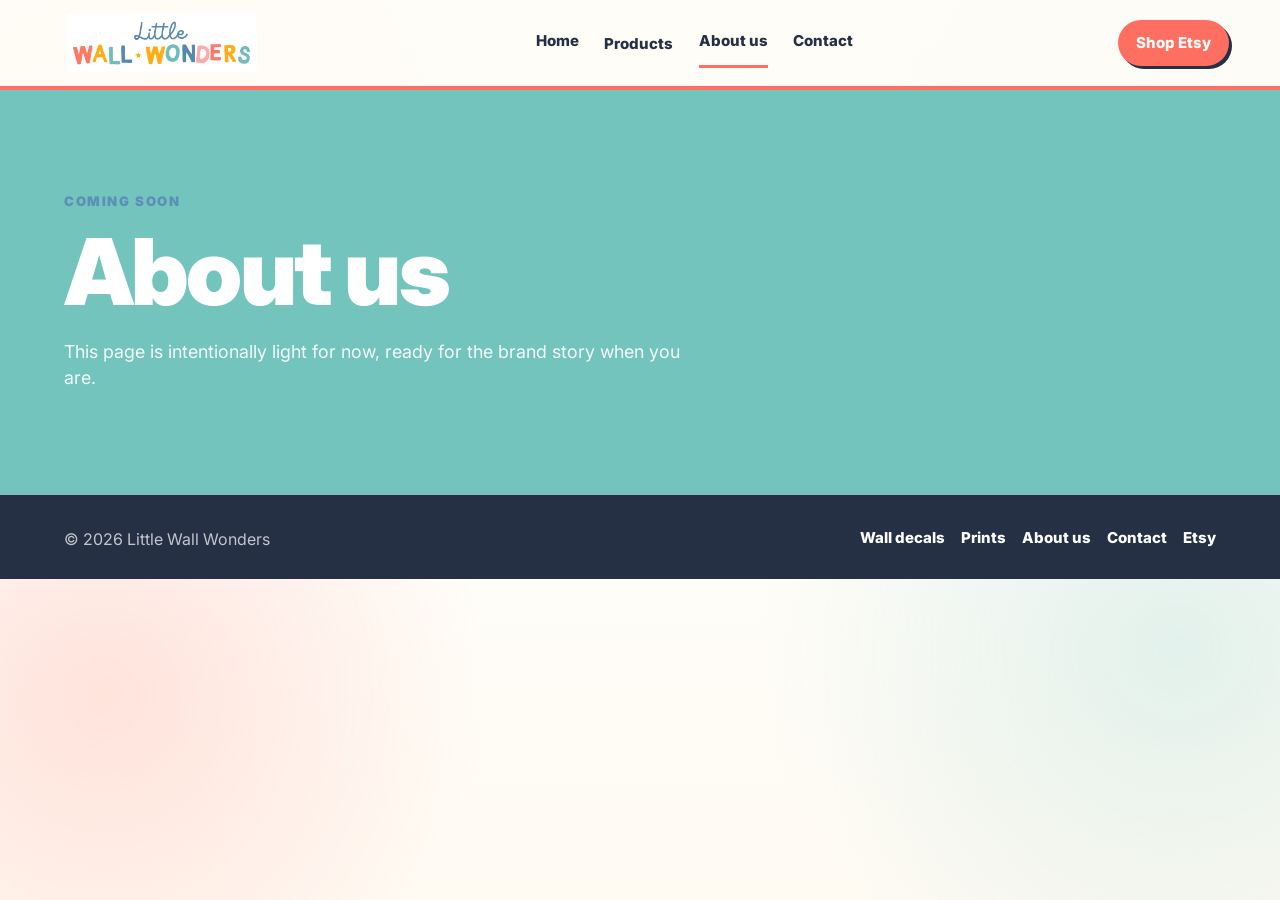
==== about.html @ 3d7ed434 "refinements" ====
<!doctype html>
<html lang="en">
  <head>
    <meta charset="utf-8" />
    <meta name="viewport" content="width=device-width, initial-scale=1" />
    <title>About Us | Little Wall Wonders</title>
    <meta name="description" content="About Little Wall Wonders." />
    <meta name="robots" content="noindex,nofollow" />
    <meta name="theme-color" content="#72c4bd" />
    <link rel="canonical" href="https://littlewallwonders.co.uk/about.html" />
    <link rel="preconnect" href="https://fonts.googleapis.com" />
    <link rel="preconnect" href="https://fonts.gstatic.com" crossorigin />
    <link
      href="https://fonts.googleapis.com/css2?family=Inter:wght@400;500;600;700;800;900&display=swap"
      rel="stylesheet"
    />
    <link rel="stylesheet" href="styles.css" />
  </head>
  <body>
    <header class="site-header">
      <a class="brand" href="index.html" aria-label="Little Wall Wonders home">
        <span class="brand-logo" role="img" aria-label="Little Wall Wonders logo"></span>
      </a>
      <nav class="nav" aria-label="Main navigation">
        <a href="index.html">Home</a>
        <div class="nav-group">
          <a href="wall-decals.html">Products</a>
          <div class="nav-panel" aria-label="Product links">
            <a href="wall-decals.html">Wall decals</a>
            <a href="prints.html">Prints</a>
          </div>
        </div>
        <a href="about.html" aria-current="page">About us</a>
        <a href="contact.html">Contact</a>
      </nav>
      <a class="header-cta" href="https://www.etsy.com/uk/shop/littlewallwondersuk" target="_blank" rel="noreferrer">
        Shop Etsy
      </a>
    </header>

    <main>
      <section class="page-hero simple-hero">
        <p class="eyebrow">Coming soon</p>
        <h1>About us</h1>
        <p>This page is intentionally light for now, ready for the brand story when you are.</p>
      </section>
    </main>

    <footer class="site-footer">
      <p>&copy; <span data-year></span> Little Wall Wonders</p>
      <nav aria-label="Footer navigation">
        <a href="wall-decals.html">Wall decals</a>
        <a href="prints.html">Prints</a>
        <a href="about.html">About us</a>
        <a href="contact.html">Contact</a>
        <a href="https://www.etsy.com/uk/shop/littlewallwondersuk" target="_blank" rel="noreferrer">Etsy</a>
      </nav>
    </footer>

    <script src="script.js"></script>
  </body>
</html>
---- styles.css ----
:root {
  --coral: #ff6f61;
  --coral-dark: #df4f43;
  --mustard: #ffad14;
  --teal: #72c4bd;
  --blue: #5c8fb8;
  --pink: #ffa1a7;
  --ink: #253044;
  --muted: #657084;
  --paper: #fff9ef;
  --sunny: #fff0bf;
  --surface: #ffffff;
  --line: rgba(37, 48, 68, 0.14);
  --shadow: 0 22px 50px rgba(37, 48, 68, 0.16);
  --radius: 8px;
}

* {
  box-sizing: border-box;
}

html {
  scroll-behavior: smooth;
}

body {
  background:
    radial-gradient(circle at 8% 20%, rgba(255, 111, 97, 0.18), transparent 24rem),
    radial-gradient(circle at 92% 12%, rgba(114, 196, 189, 0.2), transparent 26rem),
    linear-gradient(180deg, #fffdf8, var(--paper));
  color: var(--ink);
  font-family: Inter, system-ui, -apple-system, BlinkMacSystemFont, "Segoe UI", sans-serif;
  line-height: 1.5;
  margin: 0;
  overflow-x: hidden;
}

a {
  color: inherit;
}

code {
  background: rgba(255, 173, 20, 0.2);
  border-radius: 5px;
  color: var(--ink);
  font-size: 0.92em;
  padding: 0.1em 0.35em;
}

.site-header {
  align-items: center;
  background: rgba(255, 253, 248, 0.94);
  border-bottom: 4px solid var(--coral);
  display: flex;
  gap: 24px;
  justify-content: space-between;
  padding: 14px clamp(18px, 4vw, 58px);
  position: sticky;
  top: 0;
  z-index: 20;
}

.brand {
  align-items: center;
  display: inline-flex;
  flex: 0 0 auto;
  height: 58px;
  text-decoration: none;
  width: 220px;
}

.brand-logo {
  background-image: url("assets/logo/logo.png");
  background-position: center;
  background-repeat: no-repeat;
  background-size: contain;
  display: block;
  height: 100%;
  width: 100%;
}

.nav {
  align-items: center;
  display: flex;
  gap: clamp(12px, 2vw, 28px);
  justify-content: center;
}

.nav a,
.header-cta,
.site-footer a {
  font-size: 0.94rem;
  font-weight: 800;
  text-decoration: none;
}

.nav > a,
.nav-group > a {
  border-bottom: 3px solid transparent;
  color: var(--ink);
  padding: 12px 0;
}

.nav a[aria-current="page"],
.nav a:hover {
  border-color: var(--coral);
}

.nav-group {
  position: relative;
}

.nav-panel {
  background: var(--surface);
  border: 2px solid var(--ink);
  border-radius: var(--radius);
  box-shadow: 3px 3px 0 var(--ink);
  display: grid;
  gap: 6px;
  left: 50%;
  min-width: 170px;
  opacity: 0;
  padding: 12px;
  pointer-events: none;
  position: absolute;
  top: 100%;
  transform: translate(-50%, 8px);
  transition: opacity 160ms ease, transform 160ms ease;
}

.nav-group:hover .nav-panel,
.nav-group:focus-within .nav-panel {
  opacity: 1;
  pointer-events: auto;
  transform: translate(-50%, 0);
}

.nav-panel a {
  border-radius: 5px;
  padding: 8px 10px;
}

.nav-panel a:hover {
  background: var(--sunny);
}

.header-cta,
.button {
  align-items: center;
  border-radius: 999px;
  display: inline-flex;
  justify-content: center;
  min-height: 46px;
  text-decoration: none;
}

.header-cta {
  background: var(--coral);
  box-shadow: 3px 3px 0 var(--ink);
  color: #fff;
  padding: 10px 18px;
}

.hero,
.page-hero,
.section {
  padding-inline: clamp(18px, 5vw, 76px);
}

.hero {
  display: grid;
  gap: clamp(34px, 6vw, 86px);
  grid-template-columns: minmax(0, 0.92fr) minmax(360px, 1fr);
  min-height: calc(100vh - 90px);
  padding-bottom: clamp(42px, 7vw, 84px);
  padding-top: clamp(52px, 7vw, 92px);
}

.hero-copy {
  align-self: center;
  max-width: 680px;
}

.eyebrow {
  color: var(--blue);
  font-size: 0.82rem;
  font-weight: 900;
  letter-spacing: 0.12em;
  margin: 0 0 16px;
  text-transform: uppercase;
}

h1,
h2,
h3 {
  line-height: 0.96;
  margin: 0;
}

h1 {
  color: var(--ink);
  font-family: Inter, system-ui, -apple-system, BlinkMacSystemFont, "Segoe UI", sans-serif;
  font-size: clamp(3.2rem, 7.2vw, 6.8rem);
  font-weight: 900;
  letter-spacing: -0.03em;
  max-width: 760px;
}

.hero-title {
  font-family: Inter, system-ui, -apple-system, BlinkMacSystemFont, "Segoe UI", sans-serif;
  font-size: clamp(3.2rem, 6.2vw, 6.5rem);
  font-weight: 900;
  letter-spacing: -0.03em;
  line-height: 0.95;
}

h2 {
  font-family: Inter, system-ui, -apple-system, BlinkMacSystemFont, "Segoe UI", sans-serif;
  font-size: clamp(2rem, 4vw, 4.7rem);
  font-weight: 900;
  letter-spacing: -0.025em;
}

h3 {
  font-family: Inter, system-ui, -apple-system, BlinkMacSystemFont, "Segoe UI", sans-serif;
  font-size: 1.45rem;
  font-weight: 900;
  letter-spacing: -0.015em;
}

.hero-copy p:not(.eyebrow),
.page-hero p:not(.eyebrow),
.section-heading p,
.product-card p,
.shop-paths p,
.contact-grid p,
.site-footer,
.empty-state {
  color: var(--muted);
}

.hero-copy p:not(.eyebrow),
.page-hero p:not(.eyebrow) {
  font-size: clamp(1.06rem, 1.4vw, 1.25rem);
  margin: 22px 0 0;
  max-width: 620px;
}

.hero-actions {
  display: flex;
  flex-wrap: wrap;
  gap: 14px;
  margin-top: 34px;
}

.button {
  border: 2px solid var(--ink);
  font-weight: 900;
  padding: 12px 22px;
}

.button.primary {
  background: var(--coral);
  box-shadow: 3px 3px 0 var(--ink);
  color: #fff;
}

.button.secondary {
  background: #fff;
  box-shadow: 3px 3px 0 var(--ink);
  color: var(--ink);
}

.hero-stage {
  align-self: center;
  aspect-ratio: 1 / 0.86;
  background:
    linear-gradient(90deg, rgba(37, 48, 68, 0.08) 1px, transparent 1px) 0 0 / 36px 36px,
    linear-gradient(#fff2c9, #ffe5e1 62%, #dff4f2);
  border: 3px solid var(--ink);
  border-radius: var(--radius);
  box-shadow: 4px 4px 0 var(--ink);
  min-height: 430px;
  overflow: hidden;
  position: relative;
}

.hero-photo {
  background: var(--mustard);
}

.hero-photo img {
  display: block;
  filter: brightness(1.08) saturate(1.06);
  height: 100%;
  object-fit: cover;
  object-position: center;
  width: 100%;
}

.blob,
.wall-card,
.rainbow-band,
.print-sun,
.print-star,
.decal-cloud,
.decal-star {
  position: absolute;
}

.blob {
  border-radius: 999px;
  opacity: 0.9;
}

.blob-coral {
  background: var(--coral);
  height: 122px;
  left: 9%;
  top: 12%;
  width: 122px;
}

.blob-mustard {
  background: var(--mustard);
  height: 164px;
  right: -4%;
  top: 18%;
  width: 164px;
}

.blob-teal {
  background: var(--teal);
  bottom: 6%;
  height: 136px;
  left: 34%;
  width: 136px;
}

.wall-card {
  background: #fff;
  border: 3px solid var(--ink);
  border-radius: var(--radius);
  box-shadow: 8px 8px 0 rgba(37, 48, 68, 0.12);
}

.rainbow-card {
  bottom: 16%;
  height: 34%;
  left: 10%;
  width: 34%;
}

.rainbow-band {
  border: 17px solid;
  border-bottom: 0;
  border-radius: 150px 150px 0 0;
  bottom: 26%;
  left: 14%;
}

.rainbow-band:nth-child(1) {
  border-color: var(--coral);
  height: 112px;
  width: 190px;
}

.rainbow-band:nth-child(2) {
  border-color: var(--mustard);
  height: 82px;
  left: 21%;
  width: 142px;
}

.rainbow-band:nth-child(3) {
  border-color: var(--teal);
  height: 54px;
  left: 28%;
  width: 94px;
}

.rainbow-band:nth-child(4) {
  border-color: var(--blue);
  height: 28px;
  left: 35%;
  width: 48px;
}

.print-card {
  height: 46%;
  right: 13%;
  top: 12%;
  transform: rotate(2deg);
  width: 31%;
}

.print-sun {
  background: var(--mustard);
  border-radius: 50%;
  height: 86px;
  left: 22%;
  top: 22%;
  width: 86px;
}

.print-star {
  background: var(--coral);
  clip-path: polygon(50% 0, 61% 34%, 98% 35%, 68% 56%, 79% 91%, 50% 69%, 21% 91%, 32% 56%, 2% 35%, 39% 34%);
  height: 62px;
  right: 18%;
  top: 48%;
  width: 62px;
}

.decal-card {
  bottom: 11%;
  height: 30%;
  right: 28%;
  transform: rotate(-4deg);
  width: 26%;
}

.decal-cloud {
  background: #fff;
  border: 3px solid var(--ink);
  border-radius: 999px;
  box-shadow: 30px -16px 0 6px #fff, 58px 2px 0 -2px #fff;
  height: 34px;
  left: 18%;
  top: 28%;
  width: 88px;
}

.decal-star {
  background: var(--mustard);
  clip-path: polygon(50% 0, 61% 34%, 98% 35%, 68% 56%, 79% 91%, 50% 69%, 21% 91%, 32% 56%, 2% 35%, 39% 34%);
  height: 30px;
  width: 30px;
}

.star-one {
  bottom: 20%;
  left: 18%;
}

.star-two {
  right: 18%;
  top: 16%;
}

.section,
.page-hero {
  padding-bottom: clamp(60px, 8vw, 112px);
  padding-top: clamp(60px, 8vw, 112px);
}

.section-heading {
  align-items: end;
  display: flex;
  gap: 28px;
  justify-content: space-between;
  margin-bottom: 32px;
}

.section-heading p {
  margin: 0;
  max-width: 560px;
}

.product-grid {
  display: grid;
  gap: 22px;
  grid-template-columns: repeat(3, 1fr);
}

.product-card {
  background: var(--surface);
  border: 3px solid var(--ink);
  border-radius: var(--radius);
  box-shadow: 4px 4px 0 var(--ink);
  display: flex;
  flex-direction: column;
  min-width: 0;
  overflow: hidden;
}

.product-card:nth-child(even) {
  box-shadow: 4px 4px 0 var(--ink);
}

.product-card img {
  aspect-ratio: 1 / 0.78;
  background: var(--sunny);
  display: block;
  object-fit: cover;
  width: 100%;
}

.product-body {
  display: flex;
  flex: 1;
  flex-direction: column;
  padding: 20px;
}

.product-kicker {
  color: var(--coral-dark);
  font-size: 0.78rem;
  font-weight: 900;
  letter-spacing: 0.12em;
  text-transform: uppercase;
}

.product-card h3 {
  margin: 8px 0 10px;
}

.product-card p {
  margin: 0;
}

.product-meta {
  align-items: center;
  display: flex;
  gap: 12px;
  justify-content: space-between;
  margin-top: auto;
  padding-top: 22px;
}

.price {
  color: var(--ink);
  font-size: 1.1rem;
  font-weight: 900;
}

.product-link {
  background: var(--coral);
  border: 2px solid var(--ink);
  border-radius: 999px;
  color: #fff;
  font-weight: 900;
  padding: 9px 14px;
  text-decoration: none;
}

.shop-paths {
  display: grid;
  gap: 22px;
  grid-template-columns: 1fr 1fr;
}

.shop-paths-heading {
  grid-column: 1 / -1;
  margin-bottom: 8px;
}

.contact-grid,
.decal-benefits {
  display: grid;
  gap: 22px;
}

.contact-grid {
  grid-template-columns: 1fr 1fr;
}

.decal-benefits {
  background: #fff;
  grid-template-columns: repeat(3, 1fr);
}

.shop-paths article,
.contact-grid article,
.decal-benefits article {
  background: #fff;
  border: 3px solid var(--ink);
  border-radius: var(--radius);
  box-shadow: 4px 4px 0 var(--ink);
  padding: clamp(24px, 4vw, 44px);
}

.shop-paths article:nth-child(3),
.contact-grid article:nth-child(2),
.decal-benefits article:nth-child(2) {
  box-shadow: 4px 4px 0 var(--ink);
}

.page-hero {
  background:
    radial-gradient(circle at 80% 20%, rgba(255, 255, 255, 0.65), transparent 18rem),
    var(--coral);
  border-bottom: 4px solid var(--ink);
  color: #fff;
}

.page-hero h1 {
  color: #fff;
}

.page-hero p:not(.eyebrow) {
  color: rgba(255, 255, 255, 0.92);
}

.page-hero code {
  background: rgba(255, 255, 255, 0.22);
  color: #fff;
}

.prints-hero {
  background:
    radial-gradient(circle at 78% 24%, rgba(255, 255, 255, 0.58), transparent 19rem),
    var(--mustard);
  color: var(--ink);
}

.prints-hero h1,
.prints-hero p:not(.eyebrow),
.prints-hero code {
  color: var(--ink);
}

.simple-hero {
  background: var(--teal);
}

.contact-hero {
  background: var(--blue);
}

.empty-state {
  background: #fff;
  border: 3px dashed var(--coral);
  border-radius: var(--radius);
  font-weight: 800;
  padding: 24px;
}

.site-footer {
  align-items: center;
  background: var(--ink);
  color: rgba(255, 255, 255, 0.72);
  display: flex;
  gap: 22px;
  justify-content: space-between;
  padding: 28px clamp(18px, 5vw, 76px);
}

.site-footer p {
  margin: 0;
}

.site-footer nav {
  display: flex;
  flex-wrap: wrap;
  gap: 16px;
}

.site-footer a {
  color: #fff;
}

@media (max-width: 1020px) {
  .site-header {
    align-items: flex-start;
    flex-direction: column;
  }

  .brand {
    width: 200px;
  }

  .nav {
    flex-wrap: wrap;
    justify-content: flex-start;
  }

  .nav-panel {
    display: none;
  }

  .hero,
  .section-heading {
    grid-template-columns: 1fr;
  }

  .hero {
    min-height: auto;
  }

  .hero-stage {
    min-height: 360px;
  }

  .product-grid,
  .decal-benefits {
    grid-template-columns: repeat(2, 1fr);
  }
}

@media (max-width: 680px) {
  .site-header {
    padding: 12px 16px 16px;
  }

  .brand {
    height: 50px;
    width: 178px;
  }

  .nav {
    gap: 10px 16px;
  }

  .header-cta {
    width: 100%;
  }

  h1 {
    font-size: clamp(3rem, 14.4vw, 4.25rem);
  }

  .page-hero h1 {
    font-size: clamp(3.2rem, 14vw, 4rem);
  }

  .hero {
    padding-top: 38px;
  }

  .hero-actions,
  .button {
    width: 100%;
  }

  .hero-stage {
    aspect-ratio: auto;
    box-shadow: 3px 3px 0 var(--ink);
    min-height: 410px;
  }

  .page-hero p:not(.eyebrow) {
    font-size: 1rem;
    max-width: 100%;
    overflow-wrap: anywhere;
  }

  .product-grid,
  .product-card {
    max-width: 100%;
    min-width: 0;
  }

  .product-grid {
    padding-right: 8px;
  }

  .product-card {
    box-shadow: 3px 3px 0 var(--ink);
  }

  .product-card:nth-child(even) {
    box-shadow: 3px 3px 0 var(--ink);
  }

  .product-grid,
  .shop-paths,
  .contact-grid,
  .decal-benefits {
    grid-template-columns: 1fr;
  }

  .site-footer {
    align-items: flex-start;
    flex-direction: column;
  }
}
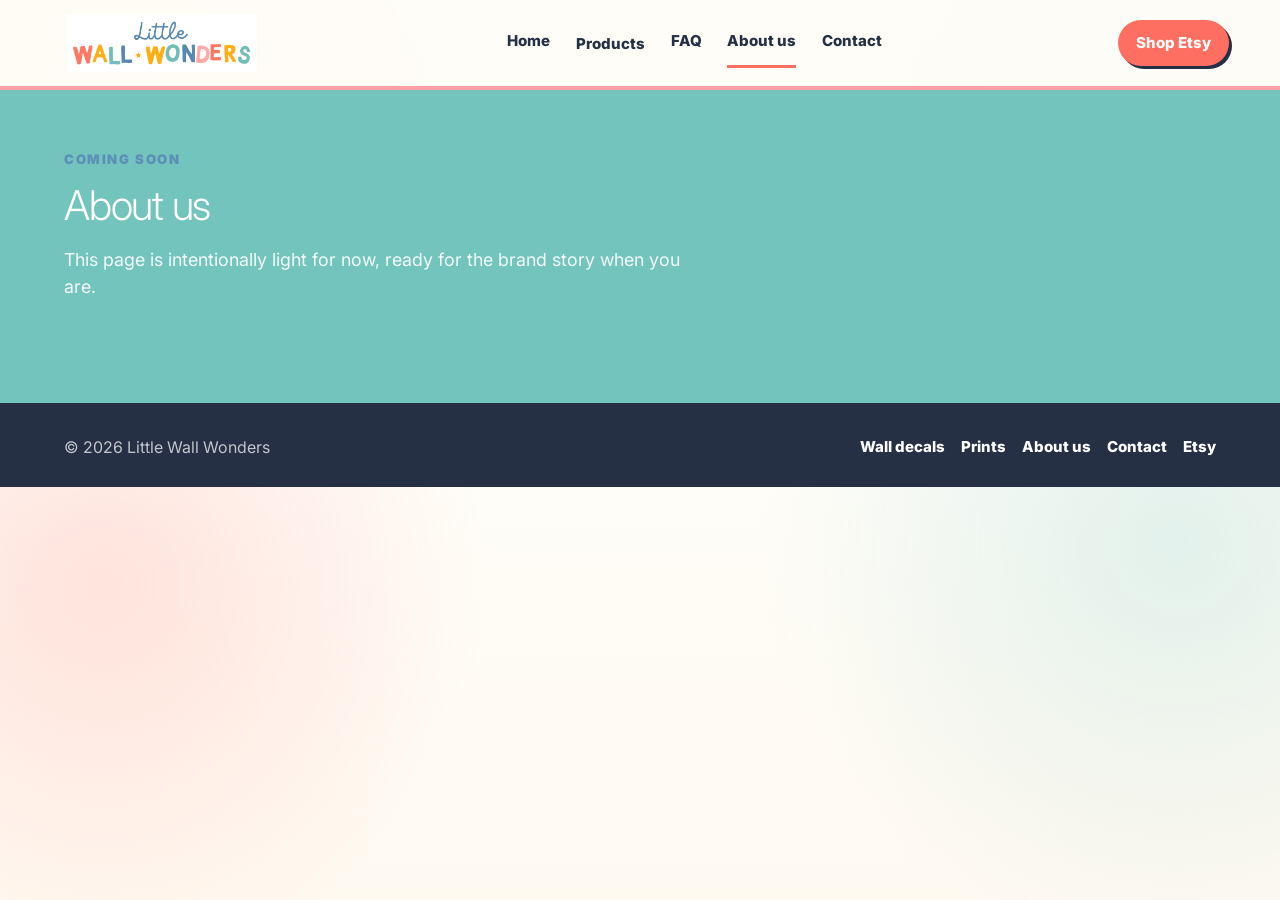
==== commit 0e64d7b6: "refinements" ====
--- a/about.html
+++ b/about.html
@@ -30,6 +30,7 @@
             <a href="prints.html">Prints</a>
           </div>
         </div>
+        <a href="FAQ.html">FAQ</a>
         <a href="about.html" aria-current="page">About us</a>
         <a href="contact.html">Contact</a>
       </nav>
--- a/styles.css
+++ b/styles.css
@@ -50,7 +50,7 @@
 .site-header {
   align-items: center;
   background: rgba(255, 253, 248, 0.94);
-  border-bottom: 4px solid var(--coral);
+  border-bottom: 4px solid var(--pink);
   display: flex;
   gap: 24px;
   justify-content: space-between;
@@ -171,7 +171,7 @@
   display: grid;
   gap: clamp(34px, 6vw, 86px);
   grid-template-columns: minmax(0, 0.92fr) minmax(360px, 1fr);
-  min-height: calc(100vh - 90px);
+  min-height: calc(10vh - 90px);
   padding-bottom: clamp(42px, 7vw, 84px);
   padding-top: clamp(52px, 7vw, 92px);
 }
@@ -179,6 +179,10 @@
 .hero-copy {
   align-self: center;
   max-width: 680px;
+}
+
+.our-decals {
+  align-self: center;
 }
 
 .eyebrow {
@@ -200,17 +204,18 @@
 h1 {
   color: var(--ink);
   font-family: Inter, system-ui, -apple-system, BlinkMacSystemFont, "Segoe UI", sans-serif;
-  font-size: clamp(3.2rem, 7.2vw, 6.8rem);
-  font-weight: 900;
+  font-size: clamp(1.2rem, 3.2vw, 6.8rem);
+  font-weight: 300;
   letter-spacing: -0.03em;
   max-width: 760px;
 }
 
 .hero-title {
-  font-family: Inter, system-ui, -apple-system, BlinkMacSystemFont, "Segoe UI", sans-serif;
+  font-family: Inter;
+  color: var(--ink);
   font-size: clamp(3.2rem, 6.2vw, 6.5rem);
-  font-weight: 900;
-  letter-spacing: -0.03em;
+  font-weight: 800;
+  letter-spacing: -0.04em;
   line-height: 0.95;
 }
 
@@ -266,36 +271,35 @@
 }
 
 .button.secondary {
-  background: #fff;
+  background: var(--mustard);
   box-shadow: 3px 3px 0 var(--ink);
   color: var(--ink);
 }
 
 .hero-stage {
   align-self: center;
-  aspect-ratio: 1 / 0.86;
   background:
     linear-gradient(90deg, rgba(37, 48, 68, 0.08) 1px, transparent 1px) 0 0 / 36px 36px,
     linear-gradient(#fff2c9, #ffe5e1 62%, #dff4f2);
   border: 3px solid var(--ink);
   border-radius: var(--radius);
-  box-shadow: 4px 4px 0 var(--ink);
-  min-height: 430px;
+  box-shadow: 2px 2px 0 var(--ink);
+  min-height: 30px;
   overflow: hidden;
   position: relative;
 }
 
 .hero-photo {
-  background: var(--mustard);
+  background: var(--paper);
 }
 
 .hero-photo img {
   display: block;
-  filter: brightness(1.08) saturate(1.06);
-  height: 100%;
+  filter: brightness(1.2) saturate(1.06);
   object-fit: cover;
   object-position: center;
   width: 100%;
+  min-height: 30px;
 }
 
 .blob,
@@ -451,7 +455,7 @@
 .section,
 .page-hero {
   padding-bottom: clamp(60px, 8vw, 112px);
-  padding-top: clamp(60px, 8vw, 112px);
+  padding-top: clamp(60px, 8vw, 12px);
 }
 
 .section-heading {
@@ -566,7 +570,6 @@
 }
 
 .decal-benefits {
-  background: #fff;
   grid-template-columns: repeat(3, 1fr);
 }
 
@@ -689,7 +692,7 @@
   }
 
   .hero-stage {
-    min-height: 360px;
+    min-height: 30px;
   }
 
   .product-grid,
@@ -736,7 +739,7 @@
   .hero-stage {
     aspect-ratio: auto;
     box-shadow: 3px 3px 0 var(--ink);
-    min-height: 410px;
+    min-height: 30px;
   }
 
   .page-hero p:not(.eyebrow) {
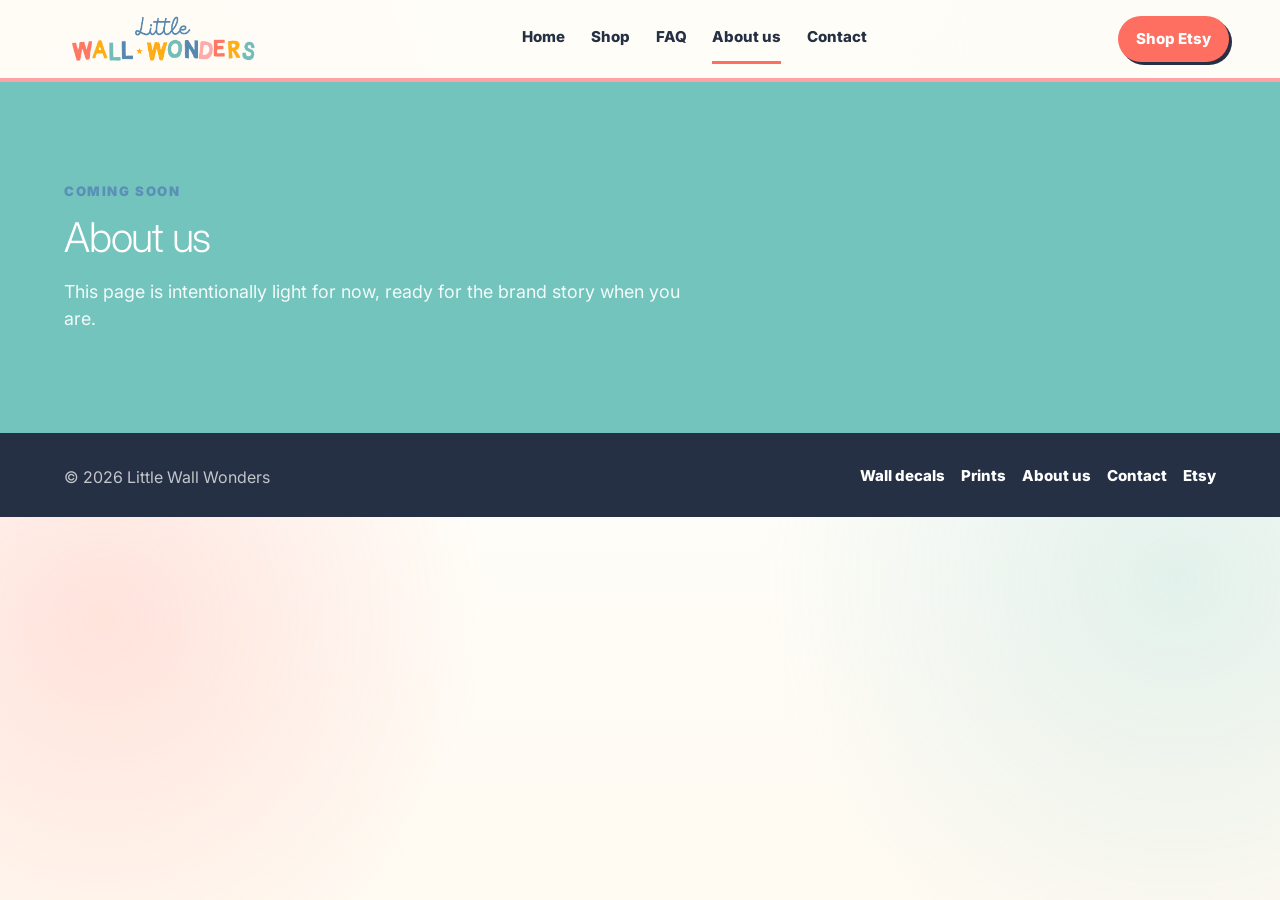
==== commit 302945db: "refinements" ====
--- a/about.html
+++ b/about.html
@@ -24,7 +24,7 @@
       <nav class="nav" aria-label="Main navigation">
         <a href="index.html">Home</a>
         <div class="nav-group">
-          <a href="wall-decals.html">Products</a>
+          <a href="wall-decals.html">Shop</a>
           <div class="nav-panel" aria-label="Product links">
             <a href="wall-decals.html">Wall decals</a>
             <a href="prints.html">Prints</a>
--- a/styles.css
+++ b/styles.css
@@ -11,8 +11,8 @@
   --sunny: #fff0bf;
   --surface: #ffffff;
   --line: rgba(37, 48, 68, 0.14);
-  --shadow: 0 22px 50px rgba(37, 48, 68, 0.16);
-  --radius: 8px;
+  --shadow: 0 10px 5px rgba(37, 48, 68, 0.16);
+  --radius: 30px;
 }
 
 * {
@@ -54,7 +54,7 @@
   display: flex;
   gap: 24px;
   justify-content: space-between;
-  padding: 14px clamp(18px, 4vw, 58px);
+  padding: 10px clamp(18px, 4vw, 58px);
   position: sticky;
   top: 0;
   z-index: 20;
@@ -74,7 +74,6 @@
   background-position: center;
   background-repeat: no-repeat;
   background-size: contain;
-  display: block;
   height: 100%;
   width: 100%;
 }
@@ -108,6 +107,8 @@
 
 .nav-group {
   position: relative;
+  display: flex;
+  align-items: center;  
 }
 
 .nav-panel {
@@ -227,10 +228,10 @@
 }
 
 h3 {
-  font-family: Inter, system-ui, -apple-system, BlinkMacSystemFont, "Segoe UI", sans-serif;
-  font-size: 1.45rem;
-  font-weight: 900;
-  letter-spacing: -0.015em;
+  font-family: Inter;
+  font-size: clamp(2rem, 4vw, 2.5rem);
+  font-weight: 800;
+  letter-spacing: -0.05em;
 }
 
 .hero-copy p:not(.eyebrow),
@@ -454,8 +455,8 @@
 
 .section,
 .page-hero {
-  padding-bottom: clamp(60px, 8vw, 112px);
-  padding-top: clamp(60px, 8vw, 12px);
+  padding-bottom: clamp(40px, 8vw, 100px);
+  padding-top: clamp(40px, 8vw, 100px);
 }
 
 .section-heading {
@@ -493,11 +494,13 @@
 }
 
 .product-card img {
-  aspect-ratio: 1 / 0.78;
   background: var(--sunny);
   display: block;
-  object-fit: cover;
+  object-fit: contain;
   width: 100%;
+  max-height: 300px;
+  padding: 12px;
+
 }
 
 .product-body {
@@ -777,4 +780,6 @@
     align-items: flex-start;
     flex-direction: column;
   }
-}
+
+
+}
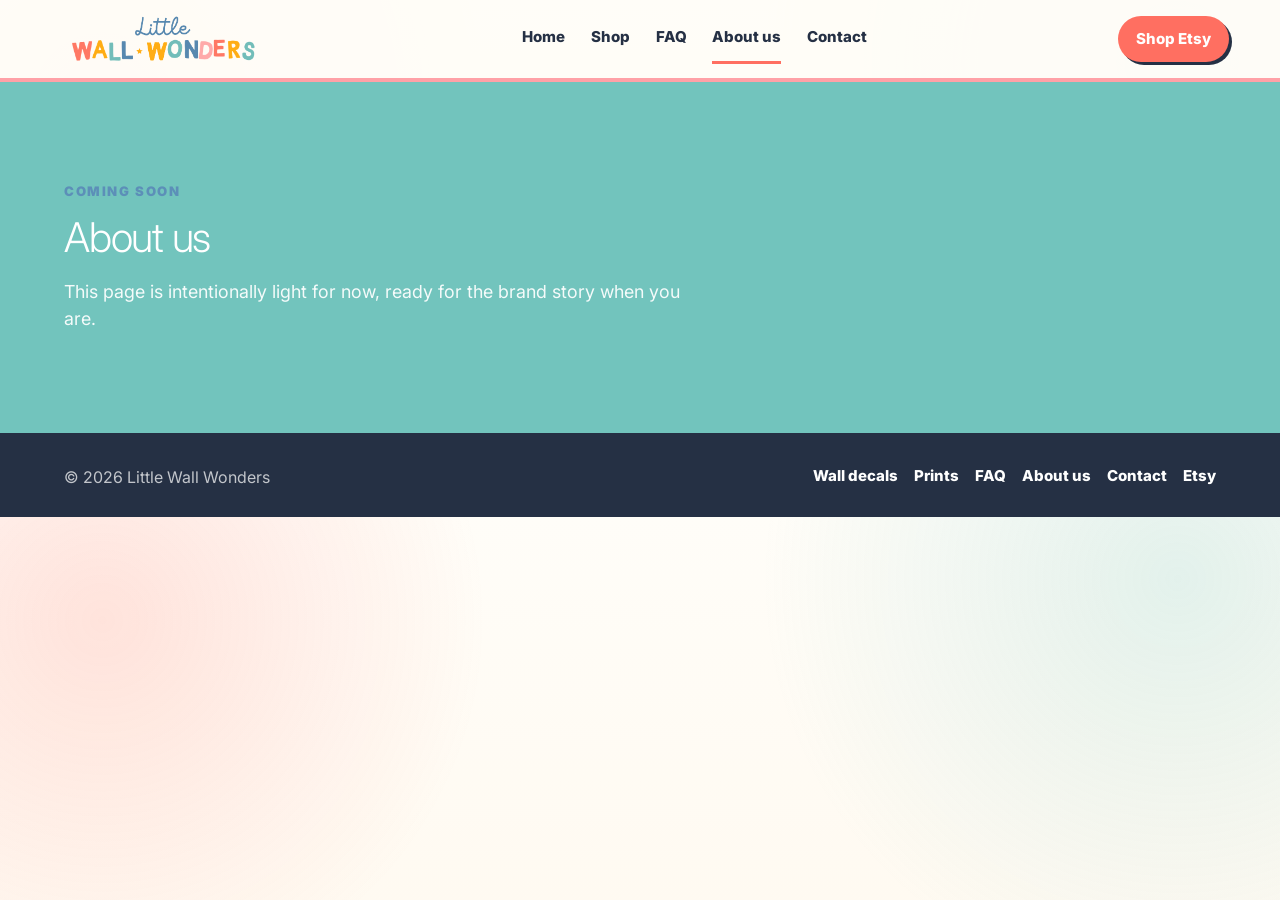
==== commit 6c79ade2: "fixed shop picture sizing" ====
--- a/about.html
+++ b/about.html
@@ -52,6 +52,7 @@
       <nav aria-label="Footer navigation">
         <a href="wall-decals.html">Wall decals</a>
         <a href="prints.html">Prints</a>
+        <a href="faq.html">FAQ</a>
         <a href="about.html">About us</a>
         <a href="contact.html">Contact</a>
         <a href="https://www.etsy.com/uk/shop/littlewallwondersuk" target="_blank" rel="noreferrer">Etsy</a>
--- a/styles.css
+++ b/styles.css
@@ -296,7 +296,6 @@
 
 .hero-photo img {
   display: block;
-  filter: brightness(1.2) saturate(1.06);
   object-fit: cover;
   object-position: center;
   width: 100%;
@@ -494,12 +493,12 @@
 }
 
 .product-card img {
-  background: var(--sunny);
+  background: var(--paper);
   display: block;
-  object-fit: contain;
+  object-fit: cover;
   width: 100%;
   max-height: 300px;
-  padding: 12px;
+  padding: 20px;
 
 }
 
@@ -666,6 +665,15 @@
   color: #fff;
 }
 
+.product-card img.cover {
+  object-fit: cover;
+}
+
+.product-card img.contain {
+  object-fit: contain;
+}
+
+
 @media (max-width: 1020px) {
   .site-header {
     align-items: flex-start;
@@ -782,4 +790,5 @@
   }
 
 
-}
+
+}
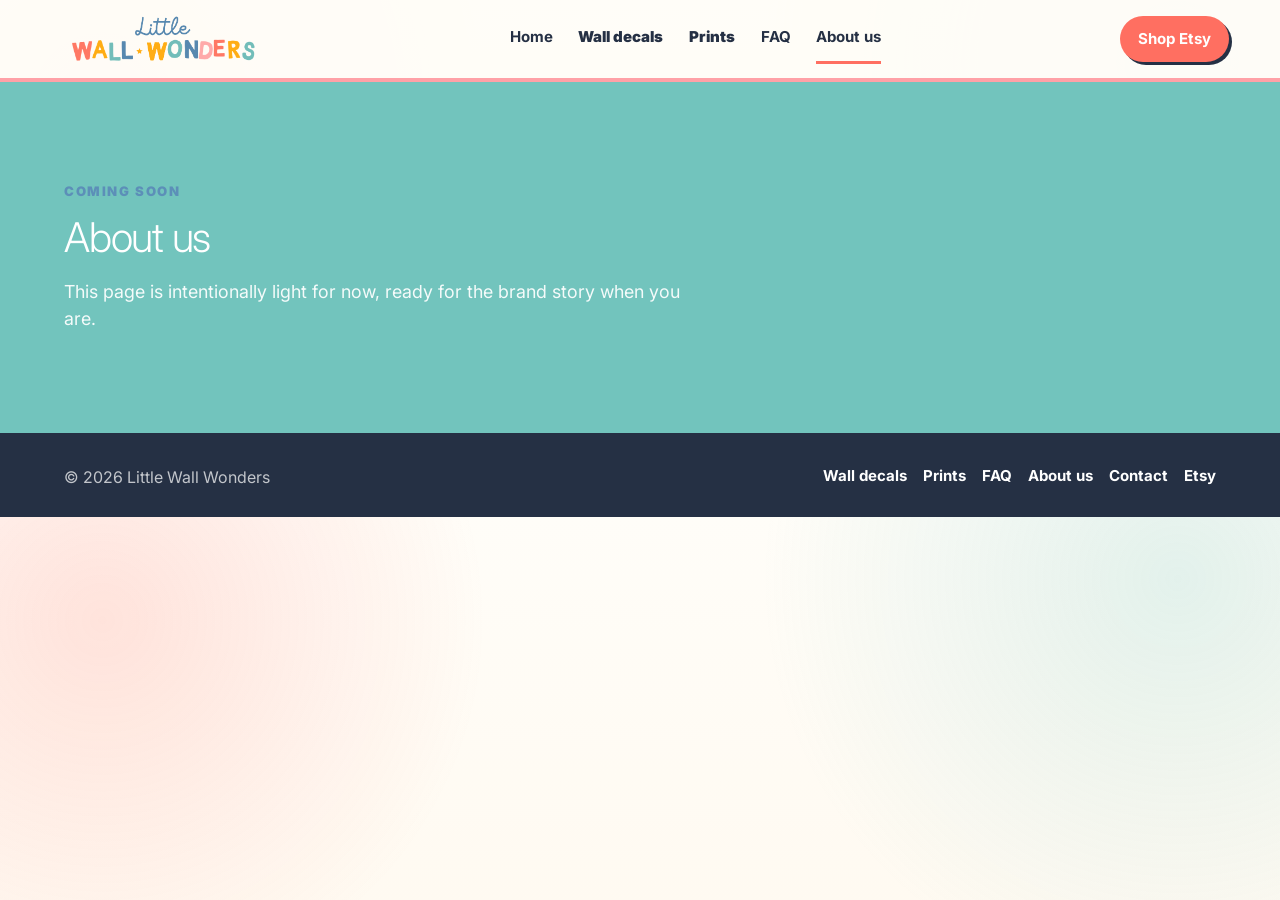
==== commit b542e9bb: "adjustments" ====
--- a/about.html
+++ b/about.html
@@ -23,16 +23,10 @@
       </a>
       <nav class="nav" aria-label="Main navigation">
         <a href="index.html">Home</a>
-        <div class="nav-group">
-          <a href="wall-decals.html">Shop</a>
-          <div class="nav-panel" aria-label="Product links">
-            <a href="wall-decals.html">Wall decals</a>
-            <a href="prints.html">Prints</a>
-          </div>
-        </div>
+        <a class="nav-highlight" href="Wall-Decals.html">Wall decals</a>
+        <a class="nav-highlight" href="Prints.html">Prints</a>
         <a href="FAQ.html">FAQ</a>
         <a href="about.html" aria-current="page">About us</a>
-        <a href="contact.html">Contact</a>
       </nav>
       <a class="header-cta" href="https://www.etsy.com/uk/shop/littlewallwondersuk" target="_blank" rel="noreferrer">
         Shop Etsy
--- a/styles.css
+++ b/styles.css
@@ -69,6 +69,7 @@
   width: 220px;
 }
 
+
 .brand-logo {
   background-image: url("assets/logo/logo.png");
   background-position: center;
@@ -89,7 +90,7 @@
 .header-cta,
 .site-footer a {
   font-size: 0.94rem;
-  font-weight: 800;
+  font-weight: 700;
   text-decoration: none;
 }
 
@@ -493,7 +494,7 @@
 }
 
 .product-card img {
-  background: var(--paper);
+  background: var(--sunny);
   display: block;
   object-fit: cover;
   width: 100%;
@@ -674,6 +675,11 @@
 }
 
 
+
+.nav a.nav-highlight {
+  font-weight: 900;
+}
+
 @media (max-width: 1020px) {
   .site-header {
     align-items: flex-start;
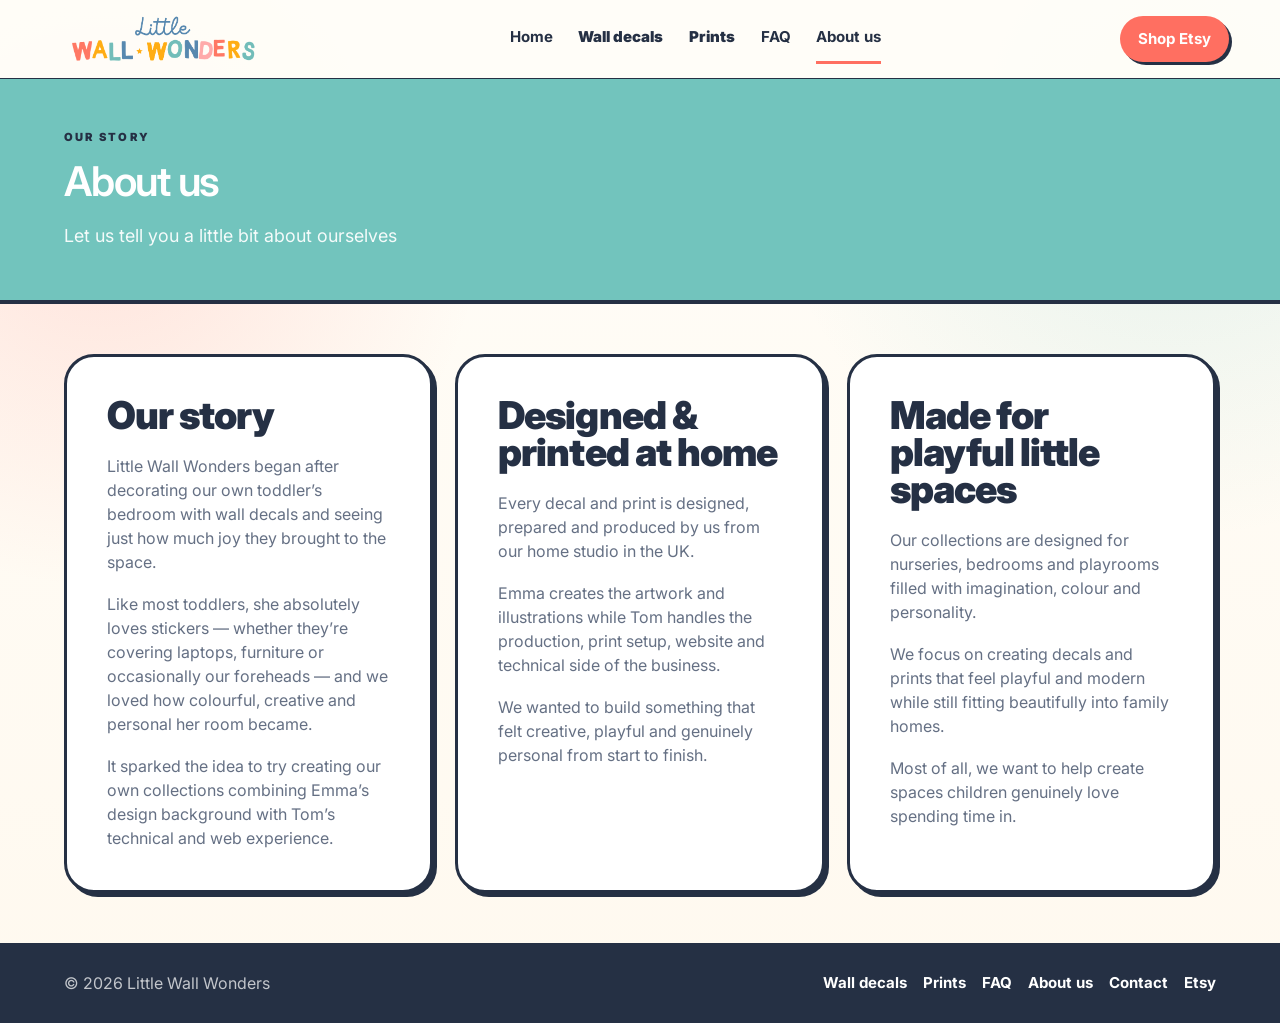
==== commit c28ac715: "adjustments" ====
--- a/about.html
+++ b/about.html
@@ -23,8 +23,8 @@
       </a>
       <nav class="nav" aria-label="Main navigation">
         <a href="index.html">Home</a>
-        <a class="nav-highlight" href="Wall-Decals.html">Wall decals</a>
-        <a class="nav-highlight" href="Prints.html">Prints</a>
+        <a class="nav-highlight" href="wall-decals.html">Wall decals</a>
+        <a class="nav-highlight" href="prints.html">Prints</a>       
         <a href="FAQ.html">FAQ</a>
         <a href="about.html" aria-current="page">About us</a>
       </nav>
@@ -34,10 +34,64 @@
     </header>
 
     <main>
-      <section class="page-hero simple-hero">
-        <p class="eyebrow">Coming soon</p>
+      <section class="page-hero about-hero">
+        <p class="eyebrow">Our story</p>
+
         <h1>About us</h1>
-        <p>This page is intentionally light for now, ready for the brand story when you are.</p>
+        <p>Let us tell you a little bit about ourselves</p>
+      </section>
+
+
+      <section class="section about-grid">
+
+        <article class="about-card">
+          <h2>Our story</h2>
+
+          <p>
+            Little Wall Wonders began after decorating our own toddler’s bedroom with wall decals and seeing just how much joy they brought to the space.
+          </p>
+
+          <p>
+            Like most toddlers, she absolutely loves stickers — whether they’re covering laptops, furniture or occasionally our foreheads — and we loved how colourful, creative and personal her room became.
+          </p>
+
+          <p>
+            It sparked the idea to try creating our own collections combining Emma’s design background with Tom’s technical and web experience.
+          </p>
+        </article>
+
+        <article class="about-card">
+          <h2>Designed & printed at home</h2>
+
+          <p>
+            Every decal and print is designed, prepared and produced by us from our home studio in the UK.
+          </p>
+
+          <p>
+            Emma creates the artwork and illustrations while Tom handles the production, print setup, website and technical side of the business.
+          </p>
+
+          <p>
+            We wanted to build something that felt creative, playful and genuinely personal from start to finish.
+          </p>
+        </article>
+
+        <article class="about-card">
+          <h2>Made for playful little spaces</h2>
+
+          <p>
+            Our collections are designed for nurseries, bedrooms and playrooms filled with imagination, colour and personality.
+          </p>
+
+          <p>
+            We focus on creating decals and prints that feel playful and modern while still fitting beautifully into family homes.
+          </p>
+
+          <p>
+            Most of all, we want to help create spaces children genuinely love spending time in.
+          </p>
+        </article>
+
       </section>
     </main>
 
--- a/styles.css
+++ b/styles.css
@@ -50,7 +50,7 @@
 .site-header {
   align-items: center;
   background: rgba(255, 253, 248, 0.94);
-  border-bottom: 4px solid var(--pink);
+  border-bottom: 1px solid var(--ink);
   display: flex;
   gap: 24px;
   justify-content: space-between;
@@ -188,12 +188,55 @@
 }
 
 .eyebrow {
-  color: var(--blue);
-  font-size: 0.82rem;
+  color: var(--ink);
+  font-size: 0.7rem;
   font-weight: 900;
-  letter-spacing: 0.12em;
+  letter-spacing: 0.2em;
   margin: 0 0 16px;
   text-transform: uppercase;
+}
+
+.product-card.prints img {
+  border: 3px solid var(--ink);
+}
+
+.image-frame {
+  padding: 20px;
+  background: var(--sunny);
+  display: flex;
+  justify-content: center;
+  align-items: center;
+}
+
+.product-card.prints .image-frame img {
+  width: auto;
+  max-width: 100%;
+  max-height: 300px;
+
+  border: 1px solid var(--ink);
+  padding: 0px;
+}
+
+.image-frame.wall-decals img {
+  width: 100%;
+  object-fit: cover;
+
+  border: 1px solid var(--ink);
+  border-radius: 10px;
+  box-shadow: 0 6px 14px rgba(37, 48, 68, 0.08);
+
+}
+
+.image-frame.wall-decals {
+  background: var(--sunny);
+}
+
+.image-frame.prints {
+  padding: 20px;
+  background: var(--sunny);
+  display: flex;
+  justify-content: center;
+  align-items: center;
 }
 
 h1,
@@ -207,7 +250,7 @@
   color: var(--ink);
   font-family: Inter, system-ui, -apple-system, BlinkMacSystemFont, "Segoe UI", sans-serif;
   font-size: clamp(1.2rem, 3.2vw, 6.8rem);
-  font-weight: 300;
+  font-weight: 600;
   letter-spacing: -0.03em;
   max-width: 760px;
 }
@@ -455,8 +498,8 @@
 
 .section,
 .page-hero {
-  padding-bottom: clamp(40px, 8vw, 100px);
-  padding-top: clamp(40px, 8vw, 100px);
+  padding-bottom: clamp(40px, 8vw, 50px);
+  padding-top: clamp(40px, 8vw, 50px);
 }
 
 .section-heading {
@@ -499,7 +542,6 @@
   object-fit: cover;
   width: 100%;
   max-height: 300px;
-  padding: 20px;
 
 }
 
@@ -620,18 +662,26 @@
   color: var(--ink);
 }
 
-.prints-hero h1,
-.prints-hero p:not(.eyebrow),
-.prints-hero code {
-  color: var(--ink);
-}
 
 .simple-hero {
+  background: var(--coral);
+}
+
+.about-hero {
   background: var(--teal);
 }
 
+.faq-hero{
+  background: var(--blue);
+
+}
+
+.decals-hero {
+  background: var(--coral);
+}
+
 .contact-hero {
-  background: var(--blue);
+  background: var(--pink);
 }
 
 .empty-state {
@@ -680,6 +730,84 @@
   font-weight: 900;
 }
 
+
+.faq-section {
+  padding-top: 80px;
+}
+
+.faq-grid {
+  display: grid;
+  gap: 22px;
+  grid-template-columns: repeat(2, 1fr);
+}
+
+.faq-card {
+  background: var(--surface);
+  border: 3px solid var(--ink);
+  border-radius: var(--radius);
+  box-shadow: 4px 4px 0 var(--ink);
+  padding: clamp(24px, 4vw, 38px);
+}
+
+.faq-card h3 {
+  font-size: clamp(1.5rem, 2vw, 2.2rem);
+  margin-bottom: 14px;
+}
+
+.faq-card p {
+  color: var(--muted);
+  margin: 0;
+  max-width: 52ch;
+}
+
+.hero-about {
+  padding-top: 100px;
+}
+
+.about-grid {
+  display: grid;
+  gap: 22px;
+  grid-template-columns: repeat(3, 1fr);
+}
+
+.about-card {
+  background: var(--surface);
+  border: 3px solid var(--ink);
+  border-radius: var(--radius);
+  box-shadow: 4px 4px 0 var(--ink);
+  padding: clamp(24px, 4vw, 40px);
+}
+
+.about-card h2 {
+  font-size: clamp(1.8rem, 3vw, 2.8rem);
+  margin-bottom: 20px;
+}
+
+.about-card p {
+  color: var(--muted);
+  margin-top: 0;
+  margin-bottom: 18px;
+  max-width: 52ch;
+}
+
+.about-card p:last-child {
+  margin-bottom: 0;
+}
+
+@media (max-width: 900px) {
+  .about-grid {
+    grid-template-columns: 1fr;
+  }
+}
+
+
+@media (max-width: 680px) {
+  .faq-grid {
+    grid-template-columns: 1fr;
+  }
+}
+
+
 @media (max-width: 1020px) {
   .site-header {
     align-items: flex-start;
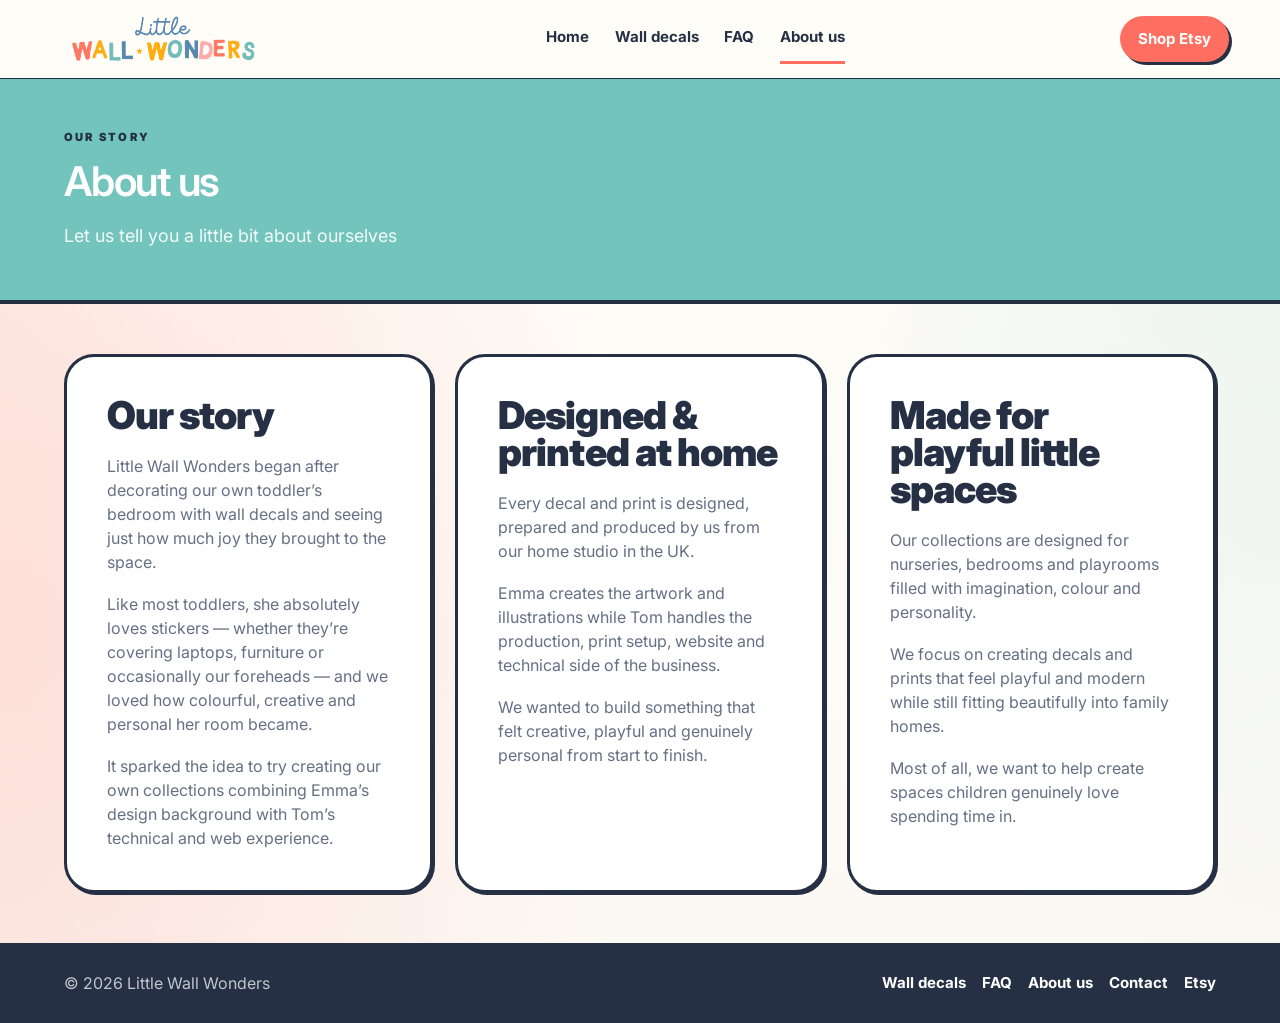
==== commit 7131b769: "removed prints for go live" ====
--- a/about.html
+++ b/about.html
@@ -4,8 +4,11 @@
     <meta charset="utf-8" />
     <meta name="viewport" content="width=device-width, initial-scale=1" />
     <title>About Us | Little Wall Wonders</title>
-    <meta name="description" content="About Little Wall Wonders." />
-    <meta name="robots" content="noindex,nofollow" />
+    <meta
+      name="description"
+      content="Meet Little Wall Wonders, a UK family-run wall decal and print shop creating colourful designs for nurseries, bedrooms and playrooms."
+    />
+    <meta name="robots" content="index,follow,max-image-preview:large" />
     <meta name="theme-color" content="#72c4bd" />
     <link rel="canonical" href="https://littlewallwonders.co.uk/about.html" />
     <link rel="preconnect" href="https://fonts.googleapis.com" />
@@ -23,8 +26,9 @@
       </a>
       <nav class="nav" aria-label="Main navigation">
         <a href="index.html">Home</a>
-        <a class="nav-highlight" href="wall-decals.html">Wall decals</a>
-        <a class="nav-highlight" href="prints.html">Prints</a>       
+        <a href="wall-decals.html">Wall decals</a>
+        <!-- <a class="nav-highlight" href="wall-decals.html">Wall decals</a> -->
+        <!-- <a class="nav-highlight" href="prints.html">Prints</a>        -->
         <a href="FAQ.html">FAQ</a>
         <a href="about.html" aria-current="page">About us</a>
       </nav>
@@ -99,8 +103,8 @@
       <p>&copy; <span data-year></span> Little Wall Wonders</p>
       <nav aria-label="Footer navigation">
         <a href="wall-decals.html">Wall decals</a>
-        <a href="prints.html">Prints</a>
-        <a href="faq.html">FAQ</a>
+        <!-- <a href="prints.html">Prints</a> -->
+        <a href="FAQ.html">FAQ</a>
         <a href="about.html">About us</a>
         <a href="contact.html">Contact</a>
         <a href="https://www.etsy.com/uk/shop/littlewallwondersuk" target="_blank" rel="noreferrer">Etsy</a>
--- a/styles.css
+++ b/styles.css
@@ -7,12 +7,14 @@
   --pink: #ffa1a7;
   --ink: #253044;
   --muted: #657084;
-  --paper: #fff9ef;
+  --paper: #fcf9f4;
   --sunny: #fff0bf;
   --surface: #ffffff;
   --line: rgba(37, 48, 68, 0.14);
   --shadow: 0 10px 5px rgba(37, 48, 68, 0.16);
   --radius: 30px;
+  --main-font: Inter;
+
 }
 
 * {
@@ -25,11 +27,15 @@
 
 body {
   background:
-    radial-gradient(circle at 8% 20%, rgba(255, 111, 97, 0.18), transparent 24rem),
-    radial-gradient(circle at 92% 12%, rgba(114, 196, 189, 0.2), transparent 26rem),
+    radial-gradient(circle at 0% 30%, rgba(255, 111, 97, 0.1), transparent 40rem),
+    radial-gradient(circle at 100% 20%, rgba(114, 196, 189, 0.1), transparent 30rem),
+    radial-gradient(circle at 0% 60%, rgba(255, 111, 97, 0.1), transparent 40rem),
+    radial-gradient(circle at 100% 50%, rgba(114, 196, 189, 0.05), transparent 30rem), 
+    radial-gradient(circle at 0% 90%, rgba(255, 111, 97, 0.1), transparent 40rem),
+    radial-gradient(circle at 100% 80%, rgba(114, 196, 189, 0.02), transparent 30rem),    
     linear-gradient(180deg, #fffdf8, var(--paper));
   color: var(--ink);
-  font-family: Inter, system-ui, -apple-system, BlinkMacSystemFont, "Segoe UI", sans-serif;
+  font-family: var(--main-font);
   line-height: 1.5;
   margin: 0;
   overflow-x: hidden;
@@ -202,7 +208,7 @@
 
 .image-frame {
   padding: 20px;
-  background: var(--sunny);
+  /* background: var(--sunny); */
   display: flex;
   justify-content: center;
   align-items: center;
@@ -221,19 +227,19 @@
   width: 100%;
   object-fit: cover;
 
-  border: 1px solid var(--ink);
+  /* border: 1px solid var(--ink); */
   border-radius: 10px;
   box-shadow: 0 6px 14px rgba(37, 48, 68, 0.08);
 
 }
 
-.image-frame.wall-decals {
+/* .image-frame.wall-decals {
   background: var(--sunny);
-}
+} */
 
 .image-frame.prints {
   padding: 20px;
-  background: var(--sunny);
+  /* background: var(--sunny); */
   display: flex;
   justify-content: center;
   align-items: center;
@@ -248,7 +254,7 @@
 
 h1 {
   color: var(--ink);
-  font-family: Inter, system-ui, -apple-system, BlinkMacSystemFont, "Segoe UI", sans-serif;
+  font-family: var(--main-font);
   font-size: clamp(1.2rem, 3.2vw, 6.8rem);
   font-weight: 600;
   letter-spacing: -0.03em;
@@ -256,7 +262,7 @@
 }
 
 .hero-title {
-  font-family: Inter;
+  font-family: var(--main-font);
   color: var(--ink);
   font-size: clamp(3.2rem, 6.2vw, 6.5rem);
   font-weight: 800;
@@ -265,14 +271,14 @@
 }
 
 h2 {
-  font-family: Inter, system-ui, -apple-system, BlinkMacSystemFont, "Segoe UI", sans-serif;
+  font-family: var(--main-font);
   font-size: clamp(2rem, 4vw, 4.7rem);
   font-weight: 900;
   letter-spacing: -0.025em;
 }
 
 h3 {
-  font-family: Inter;
+  font-family: var(--main-font);
   font-size: clamp(2rem, 4vw, 2.5rem);
   font-weight: 800;
   letter-spacing: -0.05em;
@@ -525,7 +531,7 @@
   background: var(--surface);
   border: 3px solid var(--ink);
   border-radius: var(--radius);
-  box-shadow: 4px 4px 0 var(--ink);
+  box-shadow: 2px 2px 0 var(--ink);
   display: flex;
   flex-direction: column;
   min-width: 0;
@@ -533,11 +539,11 @@
 }
 
 .product-card:nth-child(even) {
-  box-shadow: 4px 4px 0 var(--ink);
+  box-shadow: 2px 2px 0 var(--ink);
 }
 
 .product-card img {
-  background: var(--sunny);
+  /* background: var(--sunny); */
   display: block;
   object-fit: cover;
   width: 100%;
@@ -591,6 +597,7 @@
   font-weight: 900;
   padding: 9px 14px;
   text-decoration: none;
+  box-shadow: 2px 2px 0 var(--ink);
 }
 
 .shop-paths {
@@ -624,14 +631,14 @@
   background: #fff;
   border: 3px solid var(--ink);
   border-radius: var(--radius);
-  box-shadow: 4px 4px 0 var(--ink);
+  box-shadow: 2px 2px 0 var(--ink);
   padding: clamp(24px, 4vw, 44px);
 }
 
 .shop-paths article:nth-child(3),
 .contact-grid article:nth-child(2),
 .decal-benefits article:nth-child(2) {
-  box-shadow: 4px 4px 0 var(--ink);
+  box-shadow: 2px 2px 0 var(--ink);
 }
 
 .page-hero {
@@ -745,7 +752,7 @@
   background: var(--surface);
   border: 3px solid var(--ink);
   border-radius: var(--radius);
-  box-shadow: 4px 4px 0 var(--ink);
+  box-shadow: 2px 2px 0 var(--ink);
   padding: clamp(24px, 4vw, 38px);
 }
 
@@ -774,7 +781,7 @@
   background: var(--surface);
   border: 3px solid var(--ink);
   border-radius: var(--radius);
-  box-shadow: 4px 4px 0 var(--ink);
+  box-shadow: 2px 2px 0 var(--ink);
   padding: clamp(24px, 4vw, 40px);
 }
 
